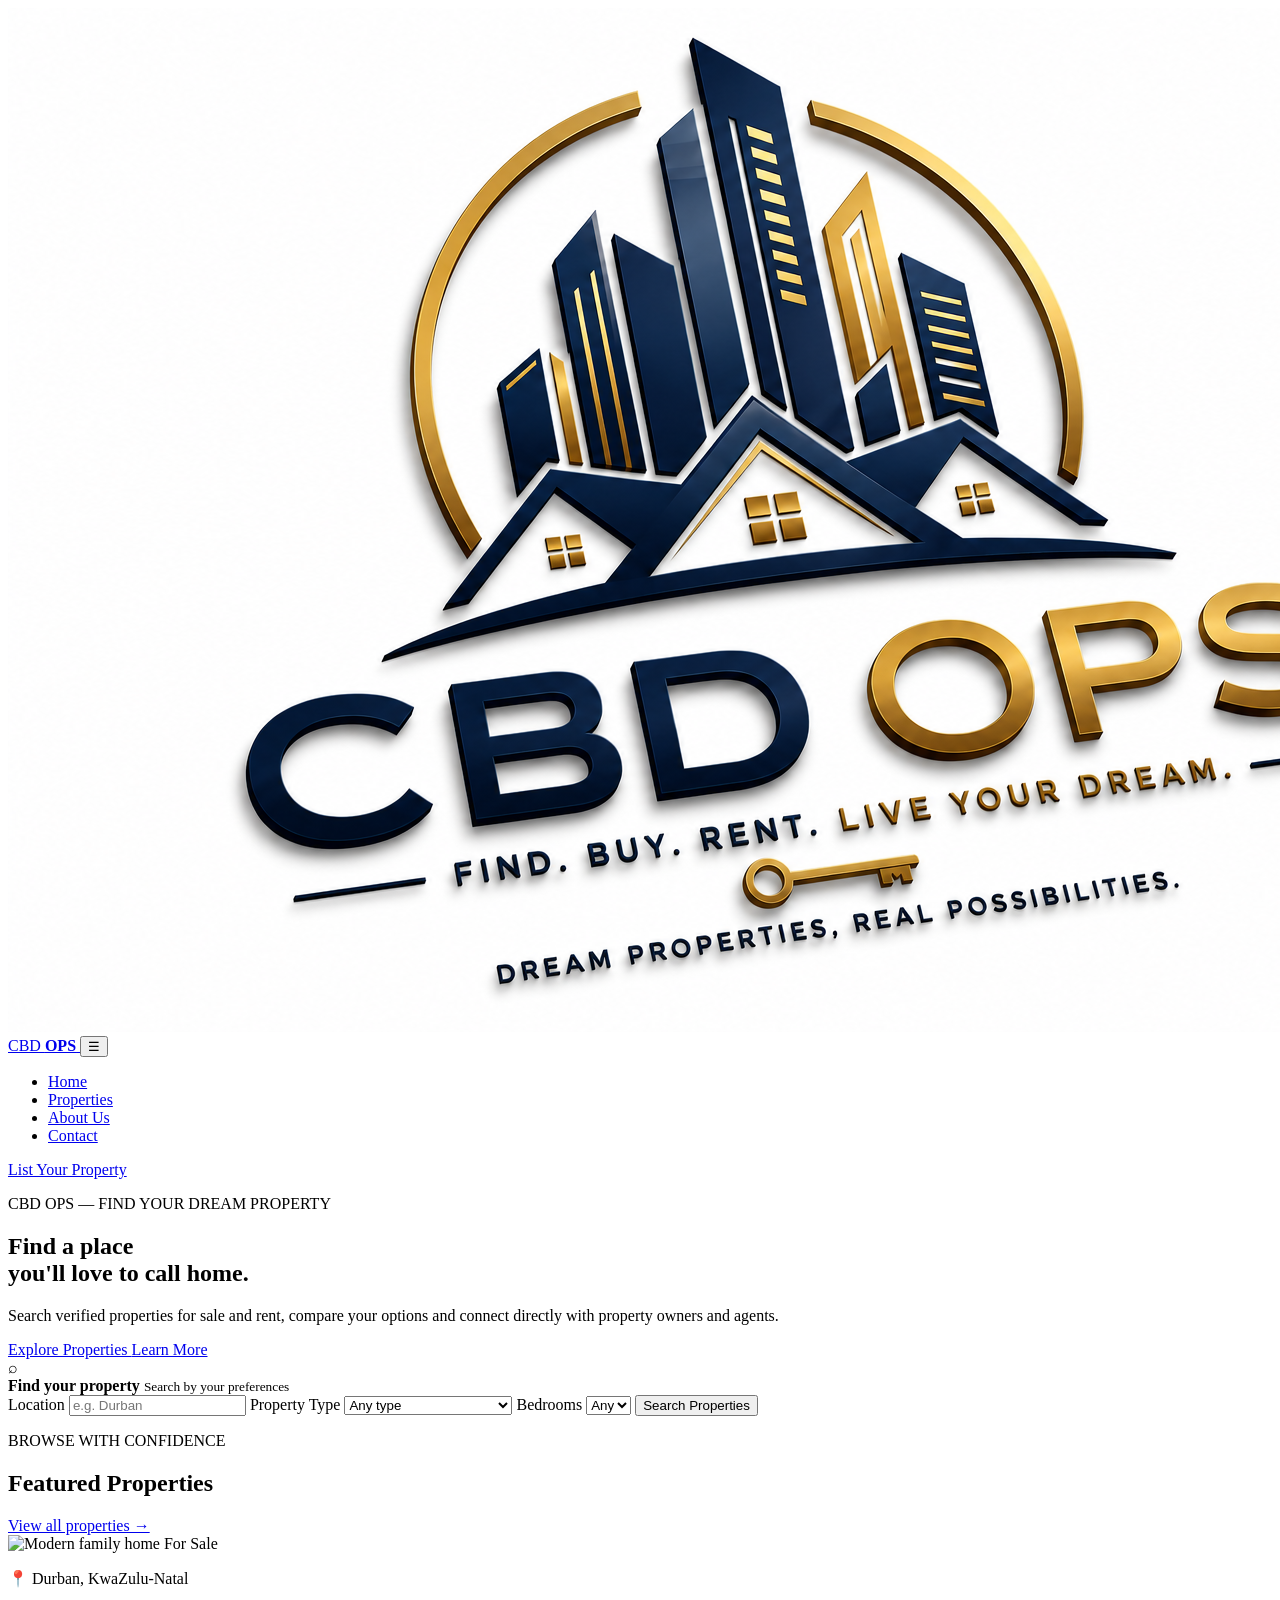
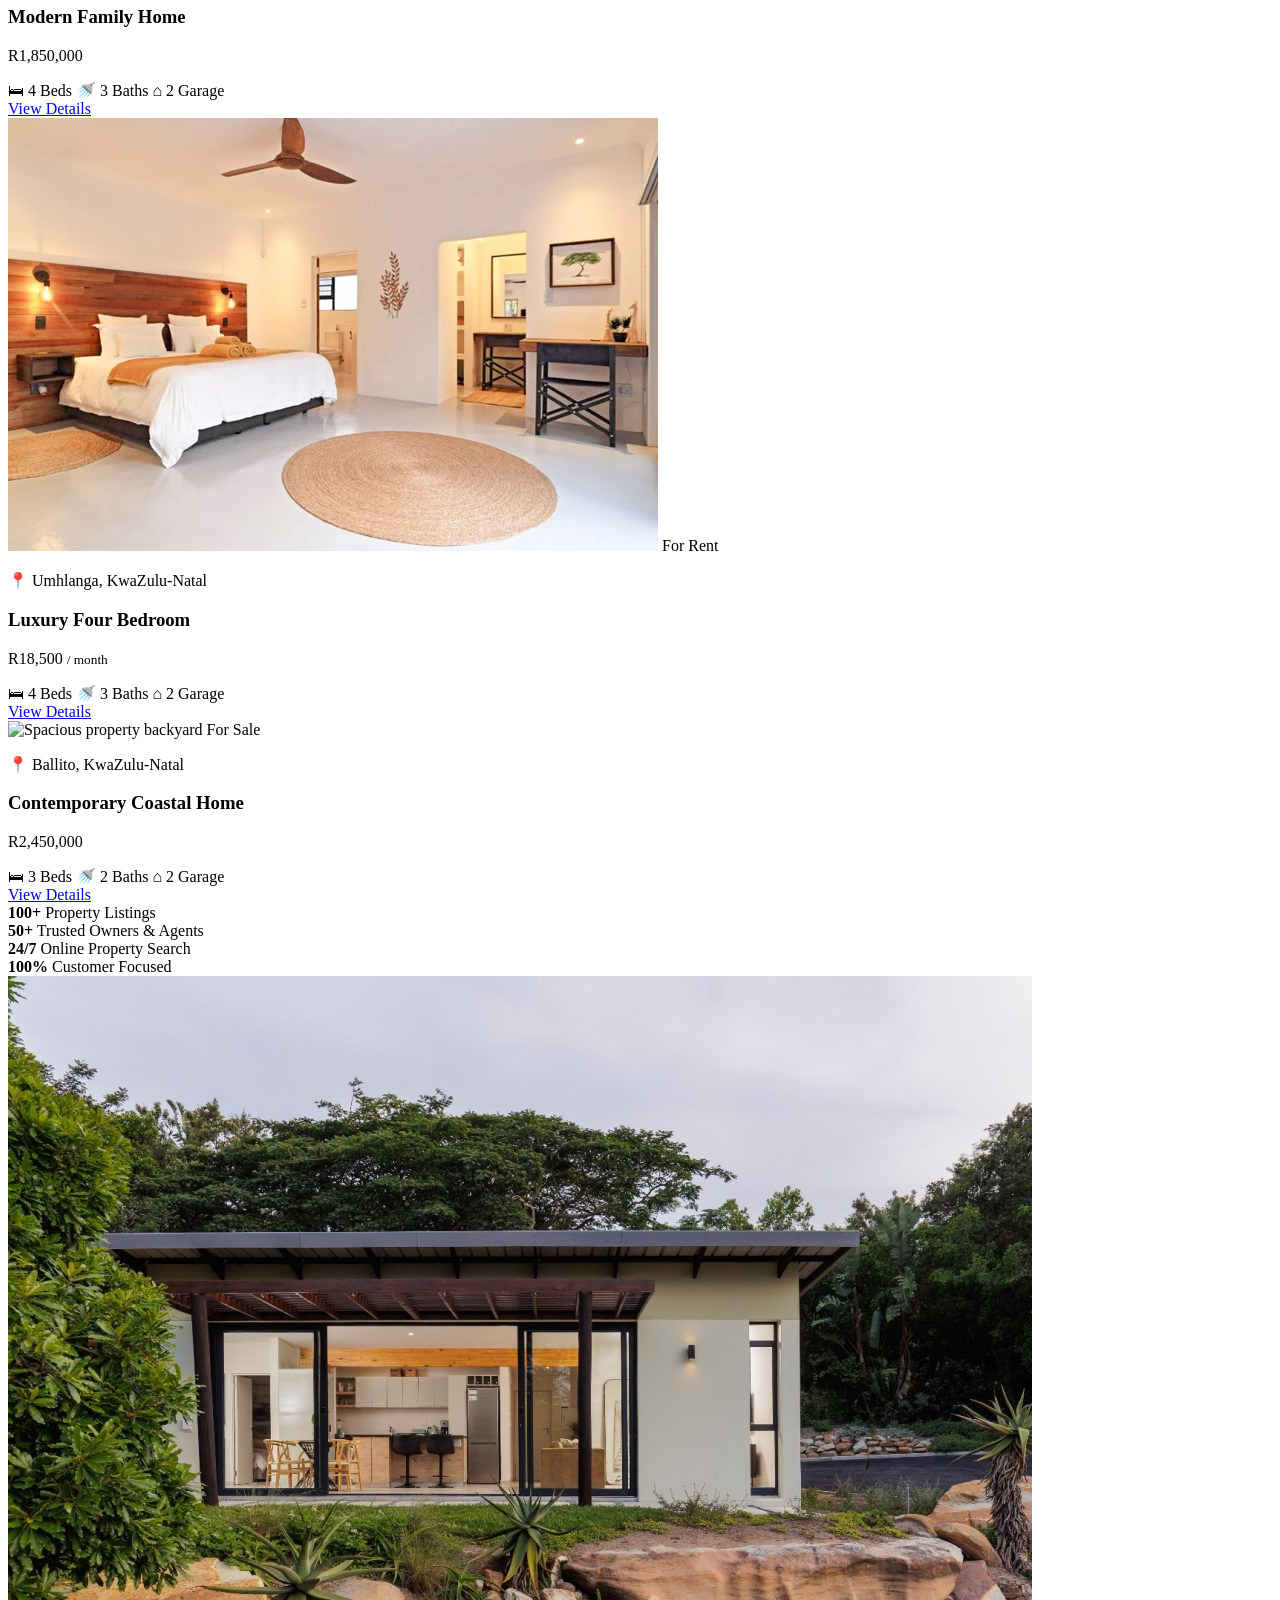
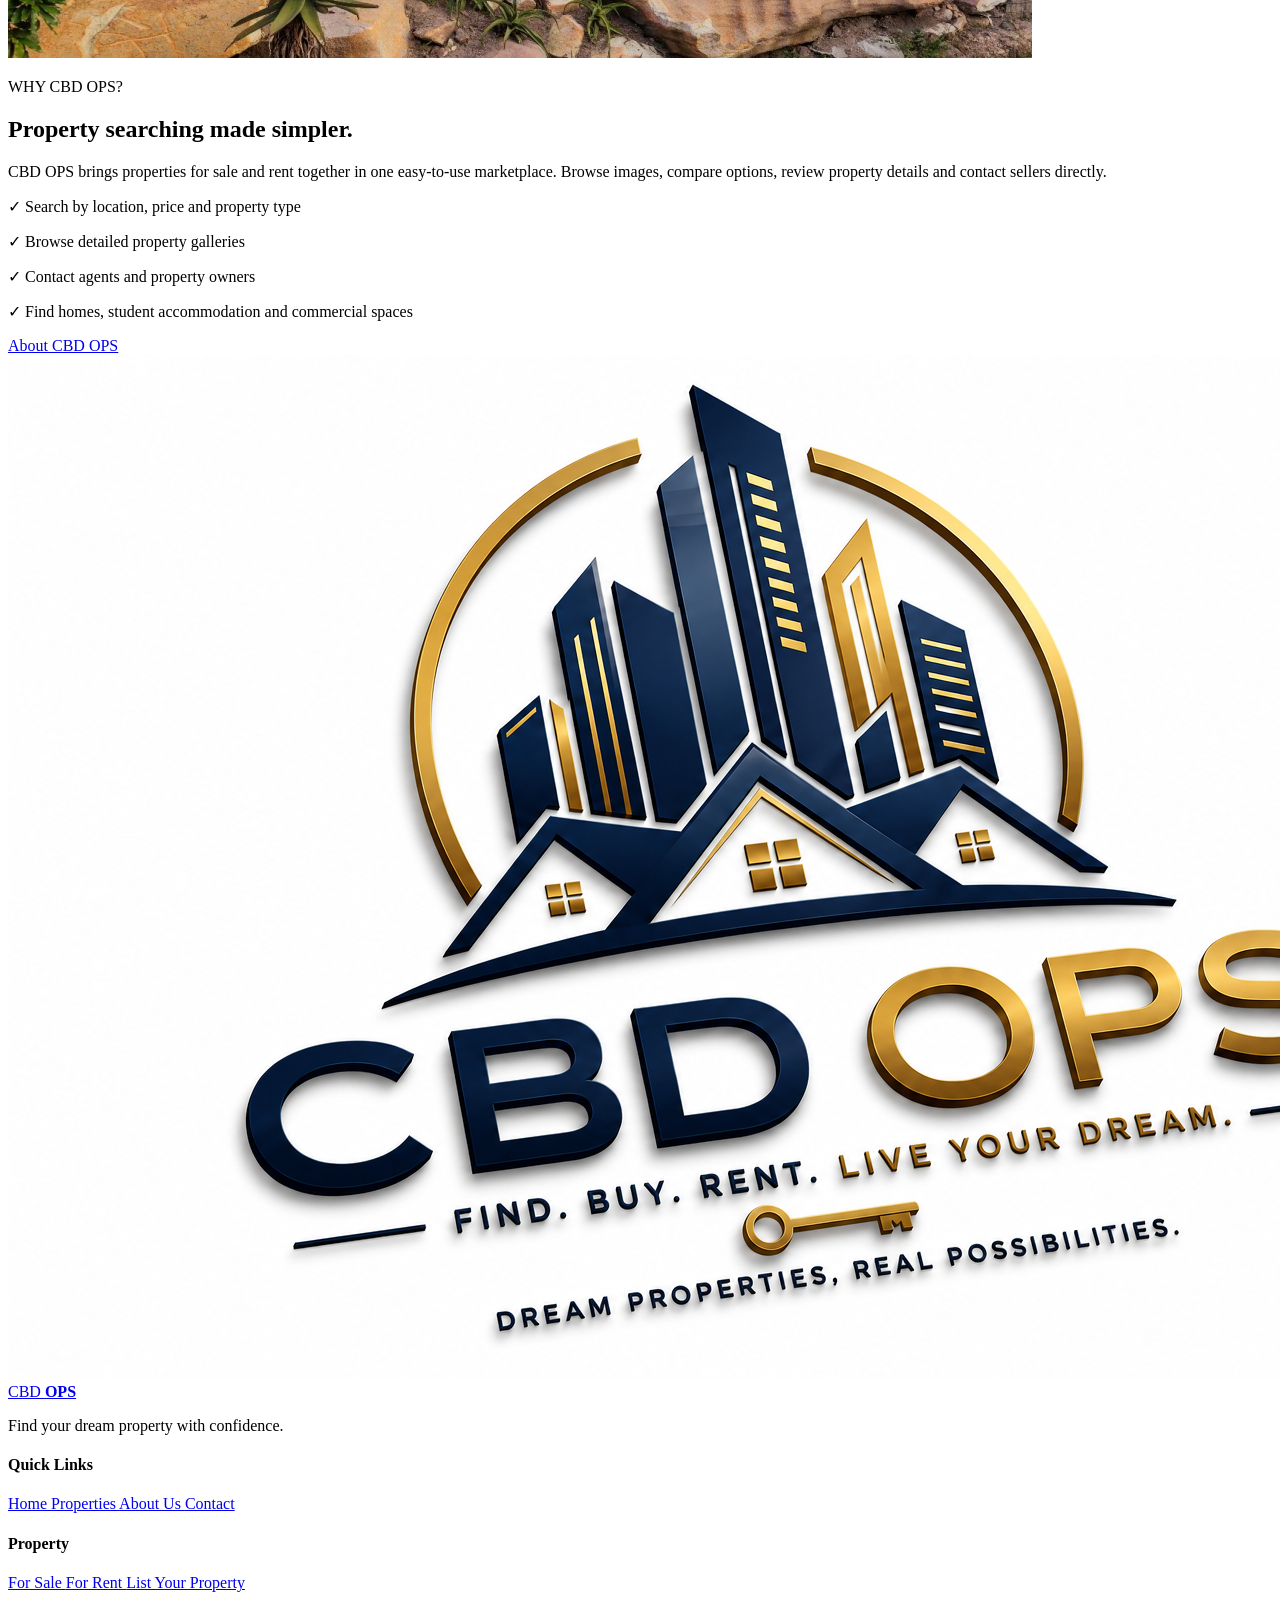
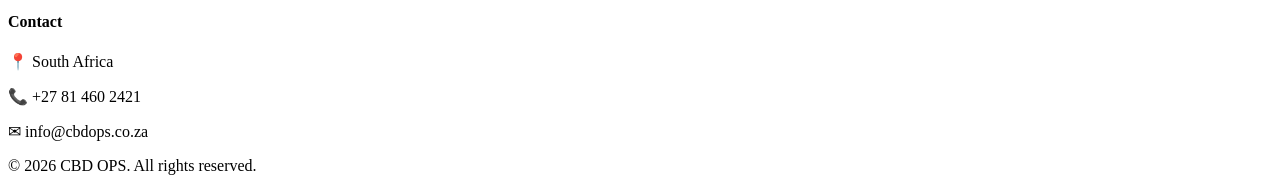
==== index.html @ 6dca687f "CBD OPS website" ====
<!DOCTYPE html>
<html lang="en">

<head>
    <meta charset="UTF-8">
    <meta name="viewport" content="width=device-width, initial-scale=1.0">

    <meta name="description"
        content="CBD OPS - Find Your Dream Property. Browse properties for sale and rent.">

    <title>CBD OPS | Find Your Dream Property</title>

    <link rel="preconnect" href="https://fonts.googleapis.com">
    <link rel="preconnect" href="https://fonts.gstatic.com" crossorigin>

    <link
        href="https://fonts.googleapis.com/css2?family=Open+Sans:wght@400;500;600;700&family=Poppins:wght@500;600;700;800&display=swap"
        rel="stylesheet">

    <link rel="stylesheet" href="css/style.css">
</head>

<body>

    <!-- NAVIGATION -->
    <header class="site-header">

        <nav class="navbar container">

            <a class="brand" href="index.html">
                <img src="Logo.png" alt="CBD OPS Logo">
                <span>CBD <b>OPS</b></span>
            </a>

            <button class="menu-toggle" aria-label="Open navigation">
                ☰
            </button>

            <ul class="nav-links">

                <li>
                    <a class="active" href="index.html">Home</a>
                </li>

                <li>
                    <a href="properties.html">Properties</a>
                </li>

                <li>
                    <a href="about.html">About Us</a>
                </li>

                <li>
                    <a href="contact.html">Contact</a>
                </li>

            </ul>

            <a class="btn btn-gold nav-btn" href="contact.html">
                List Your Property
            </a>

        </nav>

    </header>


    <main>

        <!-- HERO SECTION -->

        <section class="hero">

            <div class="hero-overlay"></div>

            <div class="container hero-content">

                <p class="eyebrow">
                    CBD OPS — FIND YOUR DREAM PROPERTY
                </p>

                <h1>
                    Find a place<br>
                    <span>you'll love to call home.</span>
                </h1>

                <p class="hero-text">
                    Search verified properties for sale and rent,
                    compare your options and connect directly with
                    property owners and agents.
                </p>

                <div class="hero-actions">

                    <a class="btn btn-gold" href="properties.html">
                        Explore Properties
                    </a>

                    <a class="btn btn-outline" href="about.html">
                        Learn More
                    </a>

                </div>

            </div>


            <!-- SEARCH BOX -->

            <div class="search-card container">

                <div class="search-heading">

                    <span>⌕</span>

                    <div>
                        <strong>Find your property</strong>

                        <small>
                            Search by your preferences
                        </small>
                    </div>

                </div>


                <form id="homeSearch" class="search-grid">

                    <label>
                        Location

                        <input
                            id="homeLocation"
                            type="text"
                            placeholder="e.g. Durban">
                    </label>


                    <label>
                        Property Type

                        <select id="homeType">

                            <option value="">
                                Any type
                            </option>

                            <option>
                                House
                            </option>

                            <option>
                                Apartment
                            </option>

                            <option>
                                Student Accommodation
                            </option>

                            <option>
                                Office
                            </option>

                            <option>
                                Commercial
                            </option>

                        </select>

                    </label>


                    <label>
                        Bedrooms

                        <select id="homeBedrooms">

                            <option value="">
                                Any
                            </option>

                            <option>
                                1+
                            </option>

                            <option>
                                2+
                            </option>

                            <option>
                                3+
                            </option>

                            <option>
                                4+
                            </option>

                        </select>

                    </label>


                    <button
                        class="btn btn-dark"
                        type="submit">

                        Search Properties

                    </button>

                </form>

            </div>

        </section>


        <!-- FEATURED PROPERTIES -->

        <section class="section container">

            <div class="section-heading">

                <div>

                    <p class="eyebrow gold-text">
                        BROWSE WITH CONFIDENCE
                    </p>

                    <h2>
                        Featured Properties
                    </h2>

                </div>

                <a
                    class="text-link"
                    href="properties.html">

                    View all properties →

                </a>

            </div>


            <div class="property-grid">


                <!-- PROPERTY 1 -->

                <article class="property-card">

                    <div class="property-image">

                        <img
                            src="Front house 2.jpg"
                            alt="Modern family home">

                        <span class="badge">
                            For Sale
                        </span>

                    </div>


                    <div class="property-body">

                        <p class="location">
                            📍 Durban, KwaZulu-Natal
                        </p>

                        <h3>
                            Modern Family Home
                        </h3>

                        <p class="property-price">
                            R1,850,000
                        </p>

                        <div class="features">

                            <span>🛏 4 Beds</span>

                            <span>🚿 3 Baths</span>

                            <span>⌂ 2 Garage</span>

                        </div>

                        <a
                            class="btn btn-dark full"
                            href="property-details.html">

                            View Details

                        </a>

                    </div>

                </article>


                <!-- PROPERTY 2 -->

                <article class="property-card">

                    <div class="property-image">

                        <img
                            src="int 4 bedroom.jpg"
                            alt="Four bedroom interior">

                        <span class="badge rent">
                            For Rent
                        </span>

                    </div>


                    <div class="property-body">

                        <p class="location">
                            📍 Umhlanga, KwaZulu-Natal
                        </p>

                        <h3>
                            Luxury Four Bedroom
                        </h3>

                        <p class="property-price">
                            R18,500
                            <small>/ month</small>
                        </p>

                        <div class="features">

                            <span>🛏 4 Beds</span>

                            <span>🚿 3 Baths</span>

                            <span>⌂ 2 Garage</span>

                        </div>

                        <a
                            class="btn btn-dark full"
                            href="property-details.html">

                            View Details

                        </a>

                    </div>

                </article>


                <!-- PROPERTY 3 -->

                <article class="property-card">

                    <div class="property-image">

                        <img
                            src="Backyard 2.jpeg"
                            alt="Spacious property backyard">

                        <span class="badge">
                            For Sale
                        </span>

                    </div>


                    <div class="property-body">

                        <p class="location">
                            📍 Ballito, KwaZulu-Natal
                        </p>

                        <h3>
                            Contemporary Coastal Home
                        </h3>

                        <p class="property-price">
                            R2,450,000
                        </p>

                        <div class="features">

                            <span>🛏 3 Beds</span>

                            <span>🚿 2 Baths</span>

                            <span>⌂ 2 Garage</span>

                        </div>

                        <a
                            class="btn btn-dark full"
                            href="property-details.html">

                            View Details

                        </a>

                    </div>

                </article>

            </div>

        </section>


        <!-- STATISTICS -->

        <section class="dark-section">

            <div class="container stats">

                <div>

                    <strong>100+</strong>

                    <span>
                        Property Listings
                    </span>

                </div>


                <div>

                    <strong>50+</strong>

                    <span>
                        Trusted Owners & Agents
                    </span>

                </div>


                <div>

                    <strong>24/7</strong>

                    <span>
                        Online Property Search
                    </span>

                </div>


                <div>

                    <strong>100%</strong>

                    <span>
                        Customer Focused
                    </span>

                </div>

            </div>

        </section>


        <!-- ABOUT PREVIEW -->

        <section class="section container split-section">

            <div>

                <img
                    class="rounded-img"
                    src="EXTERIOR.jpg"
                    alt="CBD OPS featured property">

            </div>


            <div>

                <p class="eyebrow gold-text">
                    WHY CBD OPS?
                </p>

                <h2>
                    Property searching made simpler.
                </h2>

                <p>
                    CBD OPS brings properties for sale and rent
                    together in one easy-to-use marketplace.
                    Browse images, compare options, review
                    property details and contact sellers directly.
                </p>


                <div class="check-list">

                    <p>
                        ✓ Search by location, price and property type
                    </p>

                    <p>
                        ✓ Browse detailed property galleries
                    </p>

                    <p>
                        ✓ Contact agents and property owners
                    </p>

                    <p>
                        ✓ Find homes, student accommodation and commercial spaces
                    </p>

                </div>


                <a
                    class="btn btn-dark"
                    href="about.html">

                    About CBD OPS

                </a>

            </div>

        </section>

    </main>


    <!-- FOOTER -->

    <footer class="footer">

        <div class="container footer-grid">

            <div>

                <a
                    class="brand footer-brand"
                    href="index.html">

                    <img
                        src="Logo.png"
                        alt="CBD OPS Logo">

                    <span>
                        CBD <b>OPS</b>
                    </span>

                </a>

                <p>
                    Find your dream property with confidence.
                </p>

            </div>


            <div>

                <h4>
                    Quick Links
                </h4>

                <a href="index.html">
                    Home
                </a>

                <a href="properties.html">
                    Properties
                </a>

                <a href="about.html">
                    About Us
                </a>

                <a href="contact.html">
                    Contact
                </a>

            </div>


            <div>

                <h4>
                    Property
                </h4>

                <a href="properties.html#sale">
                    For Sale
                </a>

                <a href="properties.html#rent">
                    For Rent
                </a>

                <a href="contact.html">
                    List Your Property
                </a>

            </div>


            <div>

                <h4>
                    Contact
                </h4>

                <p>
                    📍 South Africa
                </p>

                <p>
                    📞 +27 81 460 2421
                </p>

                <p>
                    ✉ info@cbdops.co.za
                </p>

            </div>

        </div>


        <div class="copyright">

            © 2026 CBD OPS. All rights reserved.

        </div>

    </footer>


    <script src="js/script.js"></script>

</body>

</html>
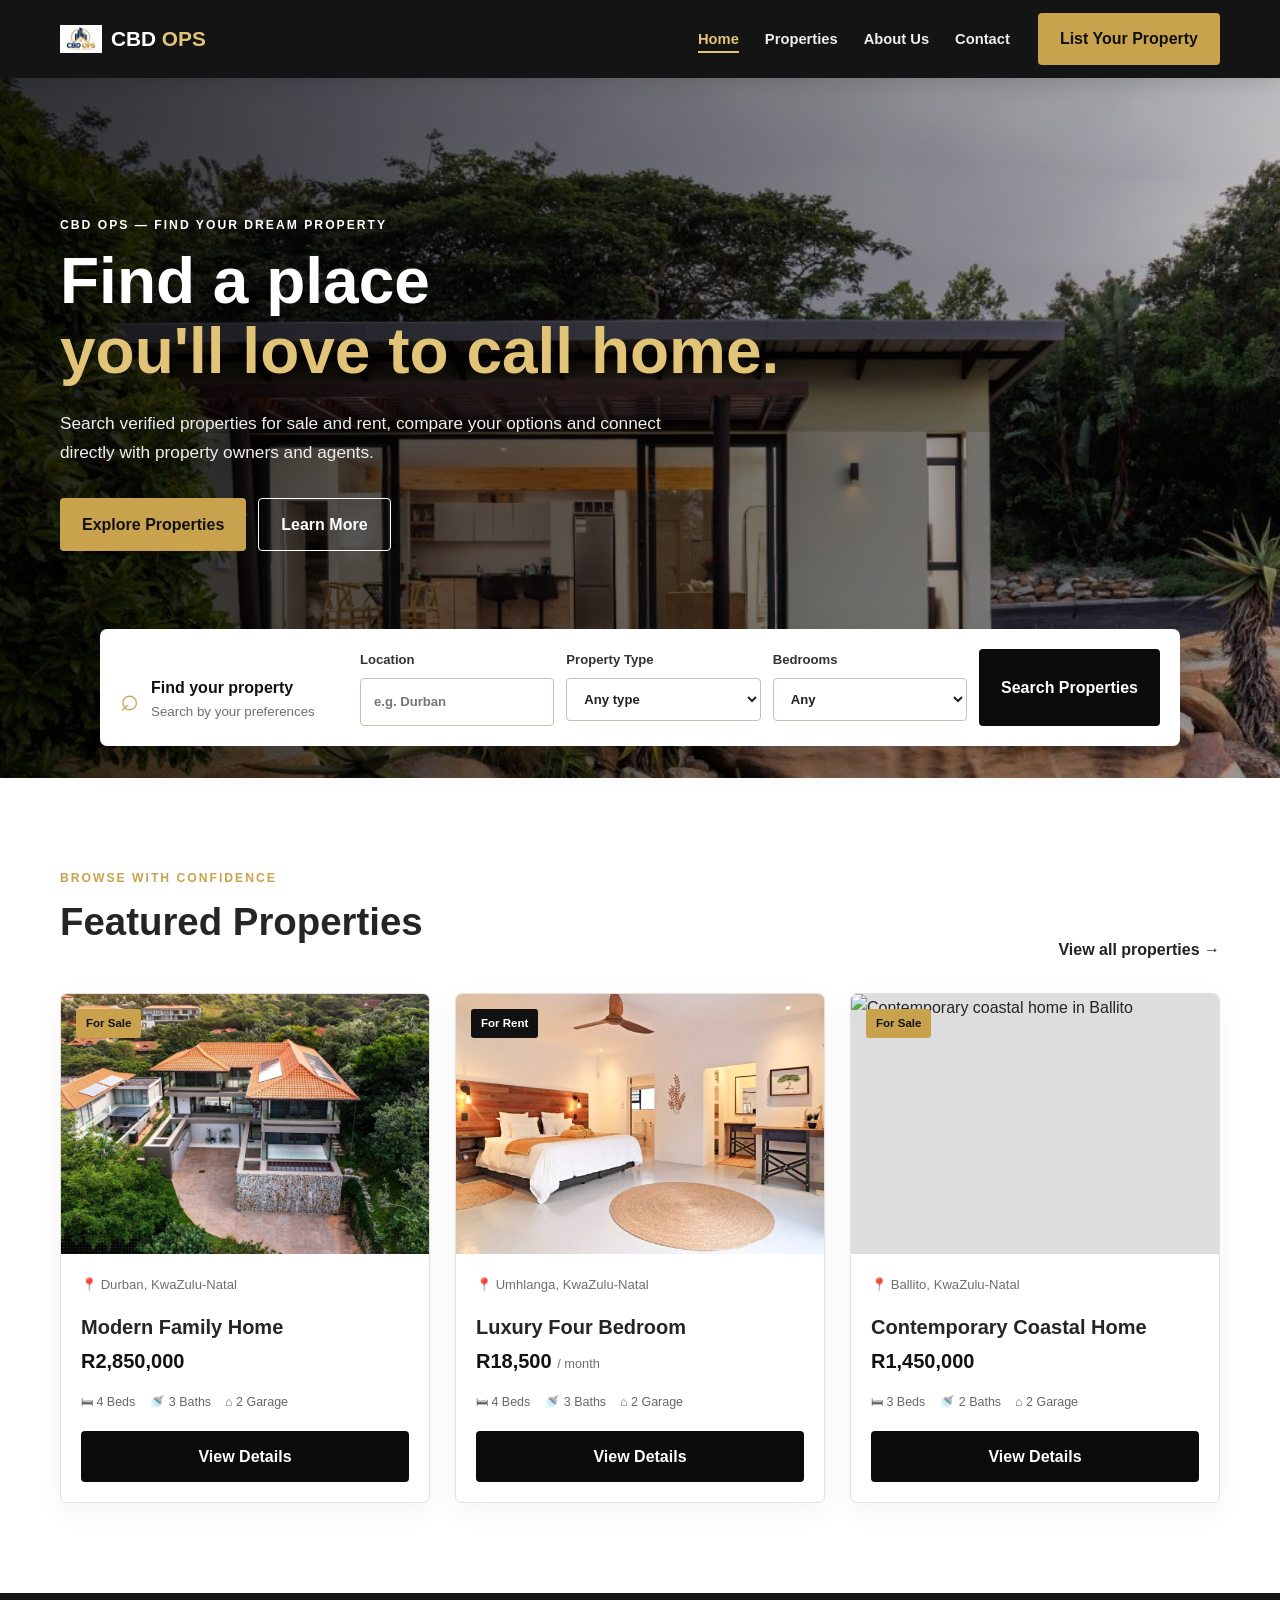
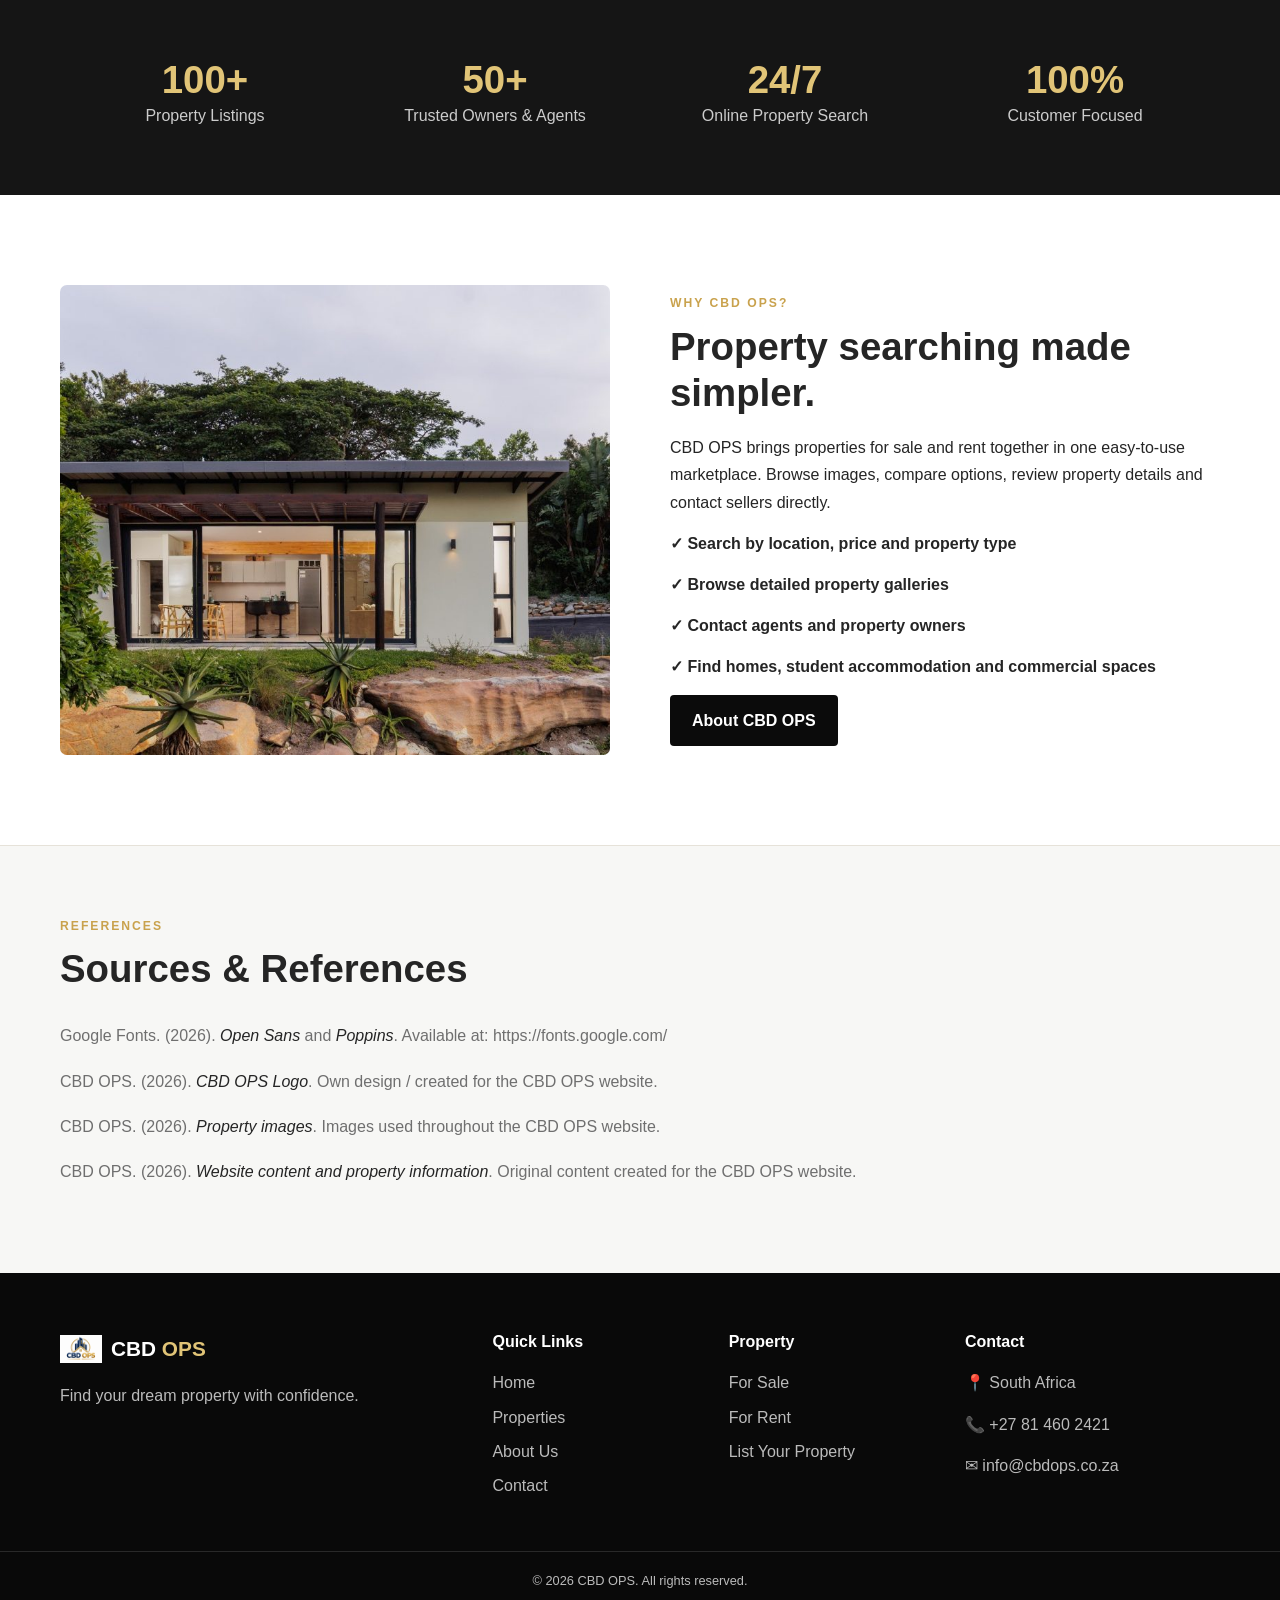
==== commit 52db5037: "poe part 2" ====
--- a/index.html
+++ b/index.html
@@ -10,6 +10,7 @@
 
     <title>CBD OPS | Find Your Dream Property</title>
 
+    <!-- Google Fonts -->
     <link rel="preconnect" href="https://fonts.googleapis.com">
     <link rel="preconnect" href="https://fonts.gstatic.com" crossorigin>
 
@@ -17,45 +18,75 @@
         href="https://fonts.googleapis.com/css2?family=Open+Sans:wght@400;500;600;700&family=Poppins:wght@500;600;700;800&display=swap"
         rel="stylesheet">
 
+    <!-- Main CSS -->
     <link rel="stylesheet" href="css/style.css">
 </head>
 
 <body>
 
-    <!-- NAVIGATION -->
+    <!-- ===============================
+         NAVIGATION
+    ================================ -->
     <header class="site-header">
 
         <nav class="navbar container">
 
+            <!-- LOGO -->
             <a class="brand" href="index.html">
-                <img src="Logo.png" alt="CBD OPS Logo">
-                <span>CBD <b>OPS</b></span>
+
+                <img src="Images/Logo.png" alt="CBD OPS Logo">
+
+                <span>
+                    CBD <b>OPS</b>
+                </span>
+
             </a>
 
-            <button class="menu-toggle" aria-label="Open navigation">
+
+            <!-- MOBILE MENU BUTTON -->
+            <button
+                class="menu-toggle"
+                type="button"
+                aria-label="Open navigation menu"
+                aria-expanded="false"
+                aria-controls="main-navigation">
+
                 ☰
+
             </button>
 
-            <ul class="nav-links">
+
+            <!-- NAVIGATION LINKS -->
+            <ul class="nav-links" id="main-navigation">
 
                 <li>
-                    <a class="active" href="index.html">Home</a>
+                    <a class="active" href="index.html">
+                        Home
+                    </a>
                 </li>
 
                 <li>
-                    <a href="properties.html">Properties</a>
+                    <a href="properties.html">
+                        Properties
+                    </a>
                 </li>
 
                 <li>
-                    <a href="about.html">About Us</a>
+                    <a href="about.html">
+                        About Us
+                    </a>
                 </li>
 
                 <li>
-                    <a href="contact.html">Contact</a>
+                    <a href="contact.html">
+                        Contact
+                    </a>
                 </li>
 
             </ul>
 
+
+            <!-- DESKTOP BUTTON -->
             <a class="btn btn-gold nav-btn" href="contact.html">
                 List Your Property
             </a>
@@ -67,8 +98,9 @@
 
     <main>
 
-        <!-- HERO SECTION -->
-
+        <!-- ===============================
+             HERO SECTION
+        ================================ -->
         <section class="hero">
 
             <div class="hero-overlay"></div>
@@ -106,7 +138,6 @@
 
 
             <!-- SEARCH BOX -->
-
             <div class="search-card container">
 
                 <div class="search-heading">
@@ -115,10 +146,7 @@
 
                     <div>
                         <strong>Find your property</strong>
-
-                        <small>
-                            Search by your preferences
-                        </small>
+                        <small>Search by your preferences</small>
                     </div>
 
                 </div>
@@ -145,23 +173,23 @@
                                 Any type
                             </option>
 
-                            <option>
+                            <option value="House">
                                 House
                             </option>
 
-                            <option>
+                            <option value="Apartment">
                                 Apartment
                             </option>
 
-                            <option>
+                            <option value="Student Accommodation">
                                 Student Accommodation
                             </option>
 
-                            <option>
+                            <option value="Office">
                                 Office
                             </option>
 
-                            <option>
+                            <option value="Commercial">
                                 Commercial
                             </option>
 
@@ -179,19 +207,19 @@
                                 Any
                             </option>
 
-                            <option>
+                            <option value="1">
                                 1+
                             </option>
 
-                            <option>
+                            <option value="2">
                                 2+
                             </option>
 
-                            <option>
+                            <option value="3">
                                 3+
                             </option>
 
-                            <option>
+                            <option value="4">
                                 4+
                             </option>
 
@@ -215,8 +243,9 @@
         </section>
 
 
-        <!-- FEATURED PROPERTIES -->
-
+        <!-- ===============================
+             FEATURED PROPERTIES
+        ================================ -->
         <section class="section container">
 
             <div class="section-heading">
@@ -248,14 +277,13 @@
 
 
                 <!-- PROPERTY 1 -->
-
                 <article class="property-card">
 
                     <div class="property-image">
 
                         <img
-                            src="Front house 2.jpg"
-                            alt="Modern family home">
+                            src="Images/Front hous 2.jpg"
+                            alt="Modern family home in Durban">
 
                         <span class="badge">
                             For Sale
@@ -275,22 +303,29 @@
                         </h3>
 
                         <p class="property-price">
-                            R1,850,000
+                            R2,850,000
                         </p>
 
                         <div class="features">
 
-                            <span>🛏 4 Beds</span>
-
-                            <span>🚿 3 Baths</span>
-
-                            <span>⌂ 2 Garage</span>
+                            <span>
+                                🛏 4 Beds
+                            </span>
+
+                            <span>
+                                🚿 3 Baths
+                            </span>
+
+                            <span>
+                                ⌂ 2 Garage
+                            </span>
 
                         </div>
+
 
                         <a
                             class="btn btn-dark full"
-                            href="property-details.html">
+                            href="property-details.html?id=modern-home">
 
                             View Details
 
@@ -302,14 +337,13 @@
 
 
                 <!-- PROPERTY 2 -->
-
                 <article class="property-card">
 
                     <div class="property-image">
 
                         <img
-                            src="int 4 bedroom.jpg"
-                            alt="Four bedroom interior">
+                            src="Images/int 4 bedroom.jpg"
+                            alt="Luxury four bedroom home in Umhlanga">
 
                         <span class="badge rent">
                             For Rent
@@ -335,17 +369,24 @@
 
                         <div class="features">
 
-                            <span>🛏 4 Beds</span>
-
-                            <span>🚿 3 Baths</span>
-
-                            <span>⌂ 2 Garage</span>
+                            <span>
+                                🛏 4 Beds
+                            </span>
+
+                            <span>
+                                🚿 3 Baths
+                            </span>
+
+                            <span>
+                                ⌂ 2 Garage
+                            </span>
 
                         </div>
+
 
                         <a
                             class="btn btn-dark full"
-                            href="property-details.html">
+                            href="property-details.html?id=luxury-home">
 
                             View Details
 
@@ -357,14 +398,13 @@
 
 
                 <!-- PROPERTY 3 -->
-
                 <article class="property-card">
 
                     <div class="property-image">
 
                         <img
-                            src="Backyard 2.jpeg"
-                            alt="Spacious property backyard">
+                            src="Images/Backyard 2.jpeg"
+                            alt="Contemporary coastal home in Ballito">
 
                         <span class="badge">
                             For Sale
@@ -384,22 +424,29 @@
                         </h3>
 
                         <p class="property-price">
-                            R2,450,000
+                            R1,450,000
                         </p>
 
                         <div class="features">
 
-                            <span>🛏 3 Beds</span>
-
-                            <span>🚿 2 Baths</span>
-
-                            <span>⌂ 2 Garage</span>
+                            <span>
+                                🛏 3 Beds
+                            </span>
+
+                            <span>
+                                🚿 2 Baths
+                            </span>
+
+                            <span>
+                                ⌂ 2 Garage
+                            </span>
 
                         </div>
+
 
                         <a
                             class="btn btn-dark full"
-                            href="property-details.html">
+                            href="property-details.html?id=coastal-home">
 
                             View Details
 
@@ -414,53 +461,31 @@
         </section>
 
 
-        <!-- STATISTICS -->
-
+        <!-- ===============================
+             STATISTICS
+        ================================ -->
         <section class="dark-section">
 
             <div class="container stats">
 
                 <div>
-
                     <strong>100+</strong>
-
-                    <span>
-                        Property Listings
-                    </span>
-
-                </div>
-
+                    <span>Property Listings</span>
+                </div>
 
                 <div>
-
                     <strong>50+</strong>
-
-                    <span>
-                        Trusted Owners & Agents
-                    </span>
-
-                </div>
-
+                    <span>Trusted Owners & Agents</span>
+                </div>
 
                 <div>
-
                     <strong>24/7</strong>
-
-                    <span>
-                        Online Property Search
-                    </span>
-
-                </div>
-
+                    <span>Online Property Search</span>
+                </div>
 
                 <div>
-
                     <strong>100%</strong>
-
-                    <span>
-                        Customer Focused
-                    </span>
-
+                    <span>Customer Focused</span>
                 </div>
 
             </div>
@@ -468,15 +493,16 @@
         </section>
 
 
-        <!-- ABOUT PREVIEW -->
-
+        <!-- ===============================
+             ABOUT PREVIEW
+        ================================ -->
         <section class="section container split-section">
 
             <div>
 
                 <img
                     class="rounded-img"
-                    src="EXTERIOR.jpg"
+                    src="Images/EXTERIOR.jpg"
                     alt="CBD OPS featured property">
 
             </div>
@@ -533,15 +559,67 @@
 
         </section>
 
+
+        <!-- ===============================
+             REFERENCES
+        ================================ -->
+        <section class="references-section">
+
+            <div class="container">
+
+                <p class="eyebrow gold-text">
+                    REFERENCES
+                </p>
+
+                <h2>
+                    Sources & References
+                </h2>
+
+                <div class="references-list">
+
+                    <p>
+                        Google Fonts. (2026).
+                        <em>Open Sans</em> and <em>Poppins</em>.
+                        Available at:
+                        https://fonts.google.com/
+                    </p>
+
+                    <p>
+                        CBD OPS. (2026).
+                        <em>CBD OPS Logo</em>.
+                        Own design / created for the CBD OPS website.
+                    </p>
+
+                    <p>
+                        CBD OPS. (2026).
+                        <em>Property images</em>.
+                        Images used throughout the CBD OPS website.
+                    </p>
+
+                    <p>
+                        CBD OPS. (2026).
+                        <em>Website content and property information</em>.
+                        Original content created for the CBD OPS website.
+                    </p>
+
+                </div>
+
+            </div>
+
+        </section>
+
     </main>
 
 
-    <!-- FOOTER -->
-
+    <!-- ===============================
+         FOOTER
+    ================================ -->
     <footer class="footer">
 
         <div class="container footer-grid">
 
+
+            <!-- FOOTER BRAND -->
             <div>
 
                 <a
@@ -549,7 +627,7 @@
                     href="index.html">
 
                     <img
-                        src="Logo.png"
+                        src="Images/Logo.png"
                         alt="CBD OPS Logo">
 
                     <span>
@@ -565,6 +643,7 @@
             </div>
 
 
+            <!-- QUICK LINKS -->
             <div>
 
                 <h4>
@@ -590,6 +669,7 @@
             </div>
 
 
+            <!-- PROPERTY LINKS -->
             <div>
 
                 <h4>
@@ -611,6 +691,7 @@
             </div>
 
 
+            <!-- CONTACT -->
             <div>
 
                 <h4>
@@ -634,6 +715,7 @@
         </div>
 
 
+        <!-- COPYRIGHT -->
         <div class="copyright">
 
             © 2026 CBD OPS. All rights reserved.
@@ -643,6 +725,7 @@
     </footer>
 
 
+    <!-- JavaScript -->
     <script src="js/script.js"></script>
 
 </body>
--- a/css/style.css
+++ b/css/style.css
@@ -0,0 +1,1311 @@
+/* =====================================================
+   CBD OPS - MAIN STYLESHEET
+===================================================== */
+
+:root {
+    --black: #0b0b0b;
+    --dark: #151515;
+    --white: #ffffff;
+    --off: #f7f7f5;
+    --gold: #c9a24d;
+    --gold2: #e1c477;
+    --text: #252525;
+    --muted: #6f6f6f;
+    --border: #e6e2d9;
+    --shadow: 0 14px 40px rgba(0, 0, 0, 0.09);
+}
+
+
+/* =====================================================
+   RESET
+===================================================== */
+
+* {
+    box-sizing: border-box;
+    margin: 0;
+    padding: 0;
+}
+
+html {
+    scroll-behavior: smooth;
+}
+
+body {
+    font-family: "Open Sans", sans-serif;
+    color: var(--text);
+    background: var(--white);
+    line-height: 1.7;
+}
+
+img {
+    max-width: 100%;
+    height: auto;
+    display: block;
+}
+
+a {
+    transition:
+        color 0.2s ease,
+        background-color 0.2s ease,
+        border-color 0.2s ease,
+        transform 0.2s ease;
+}
+
+button,
+input,
+select,
+textarea {
+    font: inherit;
+}
+
+
+/* =====================================================
+   TYPOGRAPHY
+===================================================== */
+
+h1,
+h2,
+h3,
+h4,
+.brand {
+    font-family: "Poppins", sans-serif;
+}
+
+h1 {
+    font-size: clamp(2.4rem, 5vw, 4.8rem);
+    line-height: 1.1;
+}
+
+h2 {
+    font-size: clamp(2rem, 3vw, 3rem);
+    line-height: 1.2;
+    margin-bottom: 18px;
+}
+
+h3 {
+    font-size: 1.25rem;
+}
+
+p {
+    margin-bottom: 14px;
+}
+
+
+/* =====================================================
+   CONTAINER
+===================================================== */
+
+.container {
+    width: min(1160px, 92%);
+    margin: auto;
+}
+
+
+/* =====================================================
+   HEADER / NAVIGATION
+===================================================== */
+
+.site-header {
+    position: sticky;
+    top: 0;
+    z-index: 1000;
+    background: rgba(11, 11, 11, 0.96);
+    box-shadow: 0 3px 20px rgba(0, 0, 0, 0.15);
+}
+
+.navbar {
+    min-height: 78px;
+    display: flex;
+    align-items: center;
+    gap: 28px;
+    position: relative;
+}
+
+.brand {
+    display: flex;
+    align-items: center;
+    gap: 9px;
+    color: white;
+    text-decoration: none;
+    font-size: 1.3rem;
+    font-weight: 700;
+    margin-right: auto;
+}
+
+.brand img {
+    width: 42px;
+    height: 42px;
+    object-fit: contain;
+}
+
+.brand b {
+    color: var(--gold2);
+}
+
+.nav-links {
+    display: flex;
+    list-style: none;
+    gap: 26px;
+}
+
+.nav-links a {
+    position: relative;
+    color: #eeeeee;
+    text-decoration: none;
+    font-weight: 600;
+    font-size: 0.92rem;
+}
+
+.nav-links a::after {
+    content: "";
+    position: absolute;
+    left: 0;
+    bottom: -6px;
+    width: 0;
+    height: 2px;
+    background: var(--gold2);
+    transition: width 0.25s ease;
+}
+
+.nav-links a:hover,
+.nav-links a.active {
+    color: var(--gold2);
+}
+
+.nav-links a:hover::after,
+.nav-links a.active::after {
+    width: 100%;
+}
+
+.menu-toggle {
+    display: none;
+    background: none;
+    border: none;
+    color: white;
+    font-size: 1.7rem;
+    cursor: pointer;
+}
+
+
+/* =====================================================
+   BUTTONS
+===================================================== */
+
+.btn {
+    display: inline-flex;
+    justify-content: center;
+    align-items: center;
+    border: 0;
+    text-decoration: none;
+    padding: 12px 22px;
+    border-radius: 4px;
+    font-weight: 700;
+    cursor: pointer;
+    transition: 0.25s;
+    font-family: "Open Sans", sans-serif;
+}
+
+.btn:hover {
+    transform: translateY(-2px);
+}
+
+.btn:active {
+    transform: translateY(0);
+}
+
+.btn-gold {
+    background: var(--gold);
+    color: #111;
+}
+
+.btn-gold:hover {
+    background: var(--gold2);
+}
+
+.btn-dark {
+    background: var(--black);
+    color: white;
+}
+
+.btn-dark:hover {
+    background: #333;
+}
+
+.btn-outline {
+    border: 1px solid white;
+    color: white;
+    background: transparent;
+}
+
+.btn-outline:hover {
+    background: white;
+    color: #111;
+}
+
+.full {
+    width: 100%;
+    margin-top: 18px;
+}
+
+
+/* =====================================================
+   ACCESSIBLE FOCUS STATES
+===================================================== */
+
+a:focus-visible,
+button:focus-visible,
+input:focus-visible,
+select:focus-visible,
+textarea:focus-visible,
+summary:focus-visible {
+    outline: 3px solid var(--gold2);
+    outline-offset: 3px;
+}
+
+.btn:focus-visible {
+    box-shadow: 0 0 0 4px rgba(201, 162, 77, 0.25);
+}
+
+
+/* =====================================================
+   HERO
+===================================================== */
+
+.hero {
+    min-height: 700px;
+    position: relative;
+
+    background:
+        linear-gradient(
+            90deg,
+            rgba(0, 0, 0, 0.78),
+            rgba(0, 0, 0, 0.2)
+        ),
+        url("../Images/EXTERIOR.jpg") center/cover;
+
+    display: flex;
+    align-items: center;
+    color: white;
+}
+
+.hero-content {
+    position: relative;
+    padding: 90px 0 180px;
+}
+
+.hero-content h1 span {
+    color: var(--gold2);
+}
+
+.hero-text {
+    max-width: 650px;
+    font-size: 1.08rem;
+    color: #eeeeee;
+    margin: 22px 0 30px;
+}
+
+.hero-actions {
+    display: flex;
+    gap: 12px;
+}
+
+
+/* =====================================================
+   TEXT
+===================================================== */
+
+.eyebrow {
+    letter-spacing: 2px;
+    font-size: 0.76rem;
+    font-weight: 800;
+    margin-bottom: 10px;
+}
+
+.gold-text {
+    color: var(--gold);
+}
+
+.text-link,
+.back-link {
+    color: #222;
+    font-weight: 700;
+    text-decoration: none;
+}
+
+.text-link:hover,
+.back-link:hover {
+    color: var(--gold);
+}
+
+
+/* =====================================================
+   SEARCH BOX
+===================================================== */
+
+.search-card {
+    position: absolute;
+    bottom: 32px;
+    left: 50%;
+    transform: translateX(-50%);
+
+    width: min(1080px, 92%);
+
+    background: white;
+    color: #111;
+    padding: 20px;
+    box-shadow: var(--shadow);
+    border-radius: 7px;
+
+    display: grid;
+    grid-template-columns: 220px 1fr;
+    gap: 20px;
+    align-items: end;
+}
+
+.search-heading {
+    display: flex;
+    gap: 12px;
+    align-items: center;
+}
+
+.search-heading > span {
+    font-size: 2rem;
+    color: var(--gold);
+}
+
+.search-heading small {
+    display: block;
+    color: var(--muted);
+}
+
+.search-grid {
+    display: grid;
+    grid-template-columns: 1fr 1fr 1fr auto;
+    gap: 12px;
+}
+
+
+/* =====================================================
+   FORM ELEMENTS
+===================================================== */
+
+label {
+    display: block;
+    font-size: 0.82rem;
+    font-weight: 700;
+    color: #333;
+}
+
+input,
+select,
+textarea {
+    width: 100%;
+    margin-top: 6px;
+    border: 1px solid #ddd;
+    border-radius: 4px;
+    padding: 12px 13px;
+    font: inherit;
+    background: white;
+    color: #222;
+    outline: none;
+}
+
+input:focus,
+select:focus,
+textarea:focus {
+    border-color: var(--gold);
+    box-shadow: 0 0 0 3px rgba(201, 162, 77, 0.12);
+}
+
+input:valid,
+select:valid,
+textarea:valid {
+    border-color: #b9c7b0;
+}
+
+input:invalid:not(:placeholder-shown),
+textarea:invalid:not(:placeholder-shown) {
+    border-color: #c96b6b;
+}
+
+
+/* =====================================================
+   SECTIONS
+===================================================== */
+
+.section {
+    padding: 90px 0;
+}
+
+.section-heading {
+    display: flex;
+    justify-content: space-between;
+    align-items: end;
+    margin-bottom: 30px;
+}
+
+
+/* =====================================================
+   PROPERTY CARDS
+===================================================== */
+
+.property-grid {
+    display: grid;
+    grid-template-columns: repeat(3, 1fr);
+    gap: 25px;
+}
+
+.property-card {
+    background: white;
+    border: 1px solid var(--border);
+    box-shadow: 0 8px 28px rgba(0, 0, 0, 0.05);
+    border-radius: 7px;
+    overflow: hidden;
+
+    transition:
+        transform 0.25s ease,
+        box-shadow 0.25s ease,
+        border-color 0.25s ease;
+}
+
+.property-card:hover {
+    transform: translateY(-6px);
+    box-shadow: 0 18px 45px rgba(0, 0, 0, 0.14);
+    border-color: var(--gold);
+}
+
+.property-image {
+    height: 260px;
+    position: relative;
+    background: #ddd;
+    overflow: hidden;
+}
+
+.property-image img {
+    width: 100%;
+    height: 100%;
+    object-fit: cover;
+    transition: transform 0.35s ease;
+}
+
+.property-card:hover .property-image img {
+    transform: scale(1.04);
+}
+
+.badge {
+    position: absolute;
+    top: 15px;
+    left: 15px;
+    background: var(--gold);
+    color: #111;
+    padding: 5px 10px;
+    border-radius: 3px;
+    font-size: 0.72rem;
+    font-weight: 800;
+}
+
+.badge.rent {
+    background: #111;
+    color: white;
+}
+
+.property-body {
+    padding: 20px;
+}
+
+.location {
+    font-size: 0.82rem;
+    color: var(--muted);
+}
+
+.property-price,
+.details-price {
+    font-family: "Poppins", sans-serif;
+    font-weight: 800;
+    font-size: 1.25rem;
+    color: #111;
+}
+
+.property-price small {
+    font-family: "Open Sans", sans-serif;
+    font-weight: 500;
+    font-size: 0.8rem;
+    color: var(--muted);
+}
+
+.features {
+    display: flex;
+    gap: 14px;
+    flex-wrap: wrap;
+    font-size: 0.78rem;
+    color: #666;
+}
+
+.features.large {
+    font-size: 0.9rem;
+    color: #333;
+    margin: 20px 0;
+}
+
+
+/* =====================================================
+   DARK SECTION
+===================================================== */
+
+.dark-section {
+    background: var(--dark);
+    color: white;
+    padding: 65px 0;
+}
+
+
+/* =====================================================
+   STATS
+===================================================== */
+
+.stats {
+    display: grid;
+    grid-template-columns: repeat(4, 1fr);
+    text-align: center;
+}
+
+.stats strong {
+    display: block;
+    font: 800 2.4rem "Poppins", sans-serif;
+    color: var(--gold2);
+}
+
+.stats span {
+    color: #ccc;
+}
+
+
+/* =====================================================
+   SPLIT SECTION
+===================================================== */
+
+.split-section {
+    display: grid;
+    grid-template-columns: 1fr 1fr;
+    gap: 60px;
+    align-items: center;
+}
+
+.rounded-img {
+    width: 100%;
+    height: 470px;
+    object-fit: cover;
+    border-radius: 7px;
+}
+
+.check-list p {
+    font-weight: 600;
+}
+
+
+/* =====================================================
+   PAGE HERO
+===================================================== */
+
+.page-hero {
+    padding: 95px 0;
+    background: var(--dark);
+    color: white;
+}
+
+.page-hero p:last-child {
+    color: #ccc;
+    font-size: 1.05rem;
+}
+
+
+/* =====================================================
+   MISSION
+===================================================== */
+
+.mission-grid {
+    display: grid;
+    grid-template-columns: 1fr 1fr;
+    gap: 70px;
+}
+
+
+/* =====================================================
+   TARGET AUDIENCE
+===================================================== */
+
+.audience-grid {
+    display: grid;
+    grid-template-columns: repeat(4, 1fr);
+    gap: 20px;
+}
+
+.audience-card {
+    padding: 28px;
+    border: 1px solid var(--border);
+    border-radius: 6px;
+}
+
+
+/* =====================================================
+   PROPERTY FILTERS
+===================================================== */
+
+.filter-box {
+    background: var(--off);
+    padding: 20px;
+    border: 1px solid var(--border);
+
+    display: grid;
+    grid-template-columns: 1.5fr 1fr 1fr 1fr auto;
+
+    gap: 12px;
+    margin-bottom: 25px;
+}
+
+.result-count {
+    font-weight: 700;
+    color: var(--muted);
+}
+
+.rent-heading {
+    margin-top: 80px;
+}
+
+.hidden {
+    display: none !important;
+}
+
+
+/* =====================================================
+   PROPERTY DETAILS
+===================================================== */
+
+.property-details {
+    padding: 70px 0;
+}
+
+.property-details h1,
+.property-details h2 {
+    margin-bottom: 15px;
+}
+
+.property-main-image {
+    width: 100%;
+    max-width: 900px;
+    margin: 25px auto 30px;
+}
+
+.property-main-image img,
+#mainImage {
+    width: 100%;
+    max-width: 900px;
+    height: 500px;
+    object-fit: cover;
+    border-radius: 7px;
+    box-shadow: var(--shadow);
+}
+
+.property-gallery {
+    display: grid;
+    grid-template-columns: repeat(4, 1fr);
+    gap: 12px;
+    max-width: 900px;
+    margin: 20px auto 35px;
+}
+
+.property-gallery img {
+    width: 100%;
+    height: 130px;
+    object-fit: cover;
+    border-radius: 5px;
+    cursor: pointer;
+    transition: 0.25s;
+}
+
+.property-gallery img:hover {
+    transform: scale(1.03);
+    box-shadow: var(--shadow);
+}
+
+.property-features {
+    max-width: 900px;
+    margin: 0 auto 35px;
+
+    display: grid;
+    grid-template-columns: repeat(3, 1fr);
+    gap: 15px;
+}
+
+.property-features p {
+    background: var(--off);
+    border: 1px solid var(--border);
+    padding: 18px;
+    border-radius: 5px;
+    margin: 0;
+    font-weight: 600;
+}
+
+.property-description {
+    max-width: 900px;
+    margin: 0 auto 30px;
+}
+
+.property-description p {
+    color: var(--muted);
+    line-height: 1.8;
+}
+
+
+/* =====================================================
+   LEGACY PROPERTY DETAIL CLASSES
+===================================================== */
+
+.details-grid {
+    display: grid;
+    grid-template-columns: 1.25fr 0.75fr;
+    gap: 45px;
+    margin-top: 25px;
+}
+
+.details-main-image {
+    width: 100%;
+    height: 500px;
+    object-fit: cover;
+    border-radius: 6px;
+}
+
+.gallery-grid {
+    display: grid;
+    grid-template-columns: repeat(4, 1fr);
+    gap: 10px;
+    margin-top: 10px;
+}
+
+.gallery-grid img {
+    width: 100%;
+    height: 100px;
+    object-fit: cover;
+    border-radius: 4px;
+}
+
+.details-info {
+    padding: 10px 0;
+}
+
+.details-info h1 {
+    font-size: 2.5rem;
+    margin: 12px 0;
+}
+
+.details-info hr {
+    border: 0;
+    border-top: 1px solid var(--border);
+    margin: 25px 0;
+}
+
+
+/* =====================================================
+   CONTACT
+===================================================== */
+
+.contact-grid {
+    display: grid;
+    grid-template-columns: 1fr 1fr;
+    gap: 70px;
+}
+
+.contact-item {
+    padding: 17px 0;
+    border-bottom: 1px solid var(--border);
+}
+
+.contact-item strong,
+.contact-item span {
+    display: block;
+}
+
+.contact-item span {
+    color: var(--muted);
+}
+
+.contact-form {
+    padding: 30px;
+    background: var(--off);
+    border: 1px solid var(--border);
+    border-radius: 6px;
+}
+
+.contact-form h2 {
+    font-size: 1.8rem;
+}
+
+.contact-form label {
+    margin-top: 15px;
+}
+
+.form-message {
+    margin-top: 15px;
+    font-weight: 700;
+}
+
+.form-message.success {
+    color: #277a3f;
+}
+
+.form-message.error {
+    color: #b33a3a;
+}
+
+
+/* =====================================================
+   FAQ
+===================================================== */
+
+.faq details {
+    border-bottom: 1px solid var(--border);
+    padding: 18px 0;
+
+    transition:
+        border-color 0.2s ease,
+        background-color 0.2s ease;
+}
+
+.faq details:hover,
+.faq details[open] {
+    border-color: var(--gold);
+}
+
+.faq details[open] {
+    background: #faf8f2;
+}
+
+.faq summary {
+    cursor: pointer;
+    font-family: "Poppins", sans-serif;
+    font-weight: 700;
+}
+
+.faq details p {
+    margin-top: 12px;
+    color: var(--muted);
+}
+
+
+/* =====================================================
+   REFERENCES
+===================================================== */
+
+.references-section {
+    padding: 70px 0;
+    background: var(--off);
+    border-top: 1px solid var(--border);
+}
+
+.references-section h2 {
+    margin-bottom: 30px;
+}
+
+.references-list {
+    max-width: 900px;
+}
+
+.references-list p {
+    margin-bottom: 18px;
+    line-height: 1.7;
+    color: var(--muted);
+}
+
+.references-list em {
+    color: var(--text);
+}
+
+
+/* =====================================================
+   FOOTER
+===================================================== */
+
+.footer {
+    background: #090909;
+    color: #bbb;
+    padding-top: 55px;
+}
+
+.footer-grid {
+    display: grid;
+    grid-template-columns: 2fr 1fr 1fr 1.3fr;
+    gap: 40px;
+    padding-bottom: 45px;
+}
+
+.footer h4 {
+    color: white;
+    margin-bottom: 14px;
+}
+
+.footer a:not(.brand) {
+    display: block;
+    color: #bbb;
+    text-decoration: none;
+    margin: 7px 0;
+}
+
+.footer a:not(.brand):hover {
+    color: var(--gold2);
+}
+
+.footer-brand {
+    margin-bottom: 12px;
+}
+
+.copyright {
+    text-align: center;
+    border-top: 1px solid #292929;
+    padding: 18px;
+    font-size: 0.8rem;
+}
+
+
+/* =====================================================
+   TABLET
+===================================================== */
+
+@media (max-width: 900px) {
+
+    .container {
+        width: min(94%, 760px);
+    }
+
+    /* Navigation */
+
+    .nav-btn {
+        display: none;
+    }
+
+    .menu-toggle {
+        display: block;
+    }
+
+    .nav-links {
+        display: none;
+
+        position: absolute;
+        top: 78px;
+        left: 0;
+
+        width: 100%;
+
+        background: var(--black);
+
+        padding: 20px 4%;
+
+        flex-direction: column;
+        gap: 14px;
+
+        box-shadow: 0 10px 25px rgba(0, 0, 0, 0.2);
+    }
+
+    .nav-links.show {
+        display: flex;
+    }
+
+    .nav-links a {
+        display: block;
+        padding: 5px 0;
+    }
+
+    /* Hero */
+
+    .hero {
+        min-height: 760px;
+    }
+
+    /* Search */
+
+    .search-card {
+        grid-template-columns: 1fr;
+        bottom: -145px;
+    }
+
+    .search-grid {
+        grid-template-columns: 1fr 1fr;
+    }
+
+    /* Property cards */
+
+    .property-grid {
+        grid-template-columns: repeat(2, 1fr);
+    }
+
+    /* Filters */
+
+    .filter-box {
+        grid-template-columns: 1fr 1fr;
+    }
+
+    /* Audience */
+
+    .audience-grid {
+        grid-template-columns: 1fr 1fr;
+    }
+
+    /* Footer */
+
+    .footer-grid {
+        grid-template-columns: 1fr 1fr;
+    }
+
+    /* Sections */
+
+    .details-grid,
+    .contact-grid,
+    .split-section,
+    .mission-grid {
+        grid-template-columns: 1fr;
+    }
+
+    /* Property details */
+
+    .details-main-image {
+        height: 400px;
+    }
+
+    .property-main-image img,
+    #mainImage {
+        height: 400px;
+    }
+
+    .property-features {
+        grid-template-columns: repeat(3, 1fr);
+    }
+
+    /* Typography */
+
+    h1 {
+        font-size: clamp(2.2rem, 6vw, 3.8rem);
+    }
+
+    h2 {
+        font-size: clamp(1.8rem, 4vw, 2.6rem);
+    }
+}
+
+
+/* =====================================================
+   MOBILE
+===================================================== */
+
+@media (max-width: 600px) {
+
+    .container {
+        width: 92%;
+    }
+
+    .navbar {
+        min-height: 68px;
+    }
+
+    .brand {
+        font-size: 1.15rem;
+    }
+
+    .brand img {
+        width: 36px;
+        height: 36px;
+    }
+
+    /* Mobile navigation */
+
+    .menu-toggle {
+        display: block;
+    }
+
+    .nav-links {
+        top: 68px;
+        padding: 20px;
+    }
+
+    .nav-links.show {
+        display: flex;
+    }
+
+    /* Hero */
+
+    .hero {
+        min-height: 780px;
+    }
+
+    .hero-content {
+        padding-top: 40px;
+    }
+
+    .hero-actions {
+        flex-direction: column;
+        align-items: stretch;
+    }
+
+    /* Search */
+
+    .search-card {
+        bottom: -260px;
+    }
+
+    .search-grid {
+        grid-template-columns: 1fr;
+    }
+
+    /* General */
+
+    .section {
+        padding: 65px 0;
+    }
+
+    .section-heading {
+        display: block;
+    }
+
+    .text-link {
+        display: inline-block;
+        margin-top: 8px;
+    }
+
+    /* Property cards */
+
+    .property-grid {
+        grid-template-columns: 1fr;
+        gap: 18px;
+    }
+
+    .property-image {
+        height: 220px;
+    }
+
+    /* Filters */
+
+    .filter-box {
+        grid-template-columns: 1fr;
+    }
+
+    /* Audience */
+
+    .audience-grid {
+        grid-template-columns: 1fr;
+    }
+
+    /* Stats */
+
+    .stats {
+        grid-template-columns: 1fr;
+        gap: 25px;
+    }
+
+    /* Footer */
+
+    .footer-grid {
+        grid-template-columns: 1fr;
+        gap: 30px;
+    }
+
+    /* Images */
+
+    .rounded-img {
+        height: 320px;
+    }
+
+    /* Property details */
+
+    .property-details {
+        padding: 55px 0;
+    }
+
+    .details-main-image {
+        height: 300px;
+    }
+
+    .property-main-image img,
+    #mainImage {
+        height: 300px;
+    }
+
+    .property-gallery {
+        grid-template-columns: repeat(2, 1fr);
+    }
+
+    .property-gallery img {
+        height: 150px;
+    }
+
+    .property-features {
+        grid-template-columns: 1fr;
+    }
+
+    /* Legacy gallery */
+
+    .gallery-grid {
+        grid-template-columns: repeat(2, 1fr);
+    }
+
+    /* Page hero */
+
+    .page-hero {
+        padding: 70px 0;
+    }
+
+    .page-hero h1 {
+        font-size: 2.5rem;
+    }
+
+    /* Buttons */
+
+    .btn {
+        width: 100%;
+    }
+
+    /* Typography */
+
+    h1 {
+        font-size: clamp(2rem, 10vw, 3rem);
+    }
+
+    h2 {
+        font-size: clamp(1.7rem, 8vw, 2.3rem);
+    }
+
+    h3 {
+        font-size: 1.15rem;
+    }
+
+    body {
+        font-size: 0.95rem;
+    }
+}
+
+
+/* =====================================================
+   SMALL MOBILE
+===================================================== */
+
+@media (max-width: 400px) {
+
+    .brand {
+        font-size: 1.05rem;
+    }
+
+    .brand img {
+        width: 34px;
+        height: 34px;
+    }
+
+    .property-image {
+        height: 200px;
+    }
+
+    .section {
+        padding: 55px 0;
+    }
+
+    .property-gallery img {
+        height: 120px;
+    }
+
+}
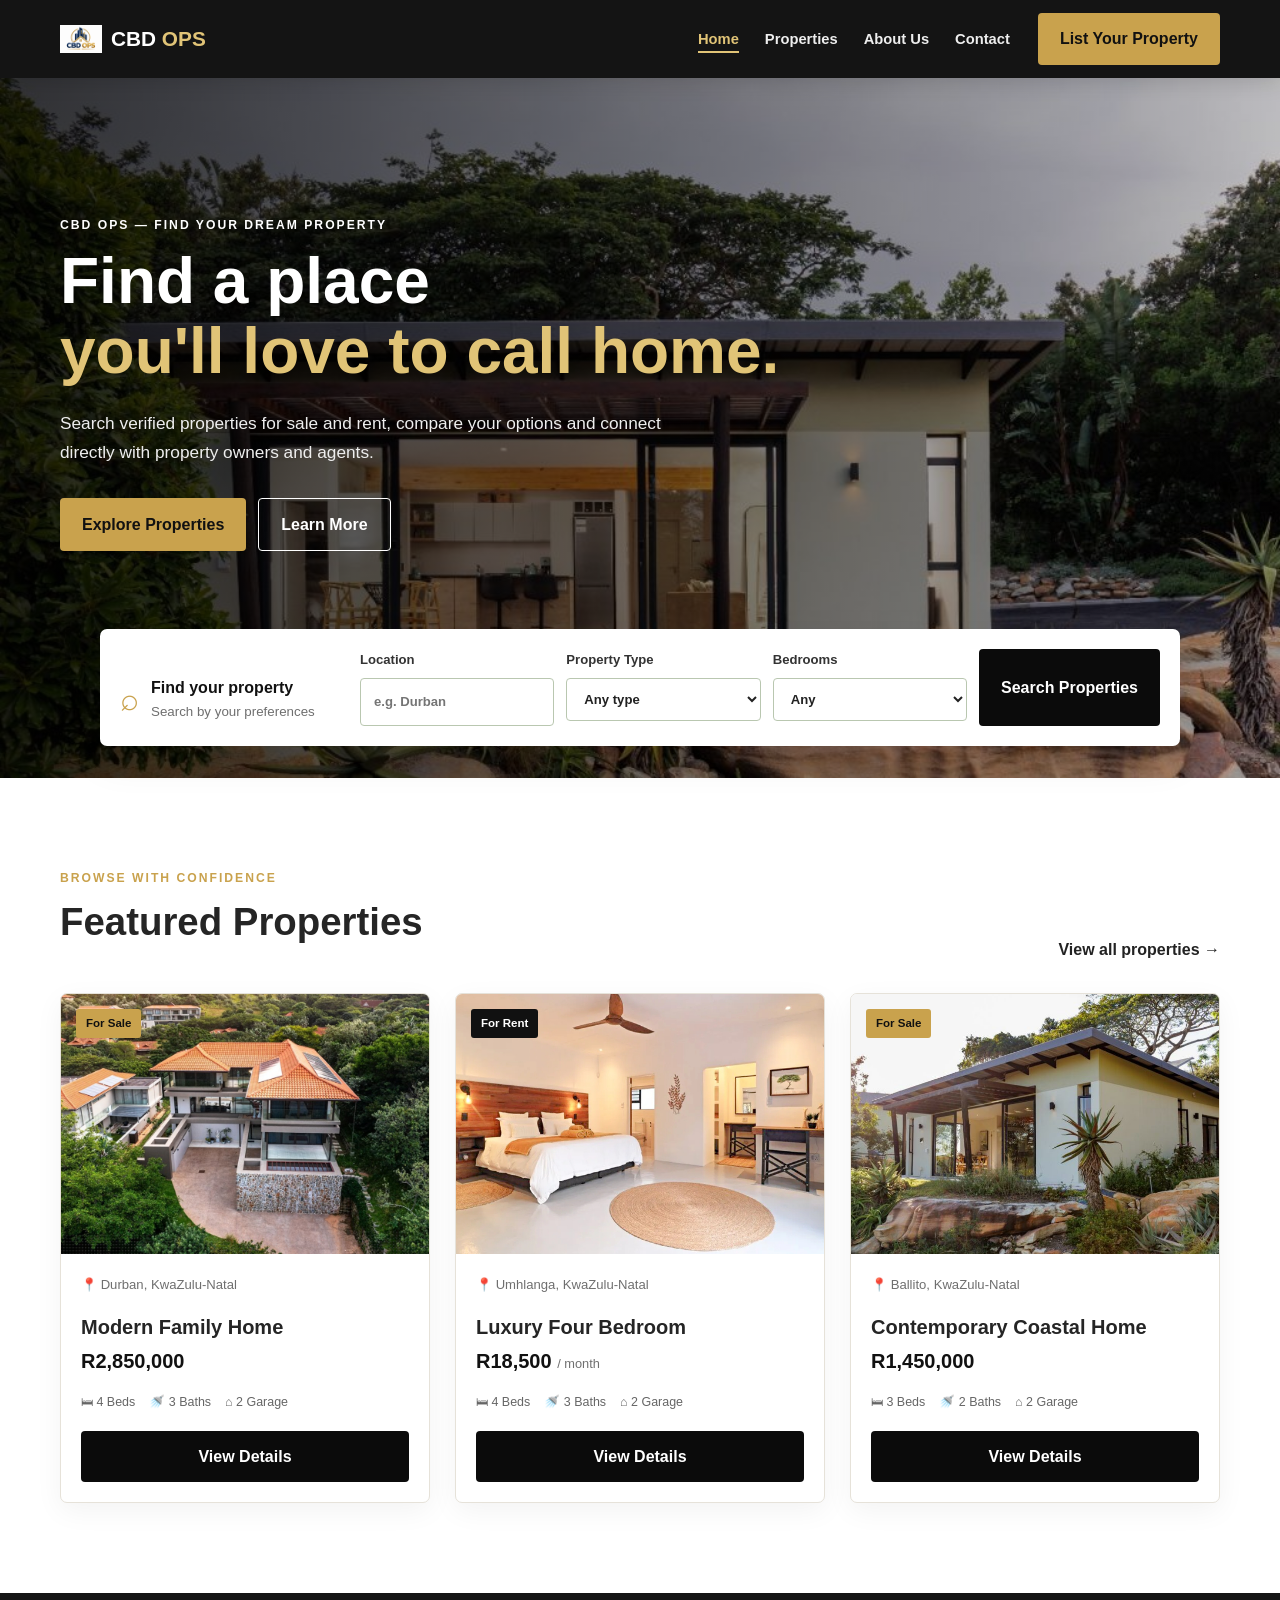
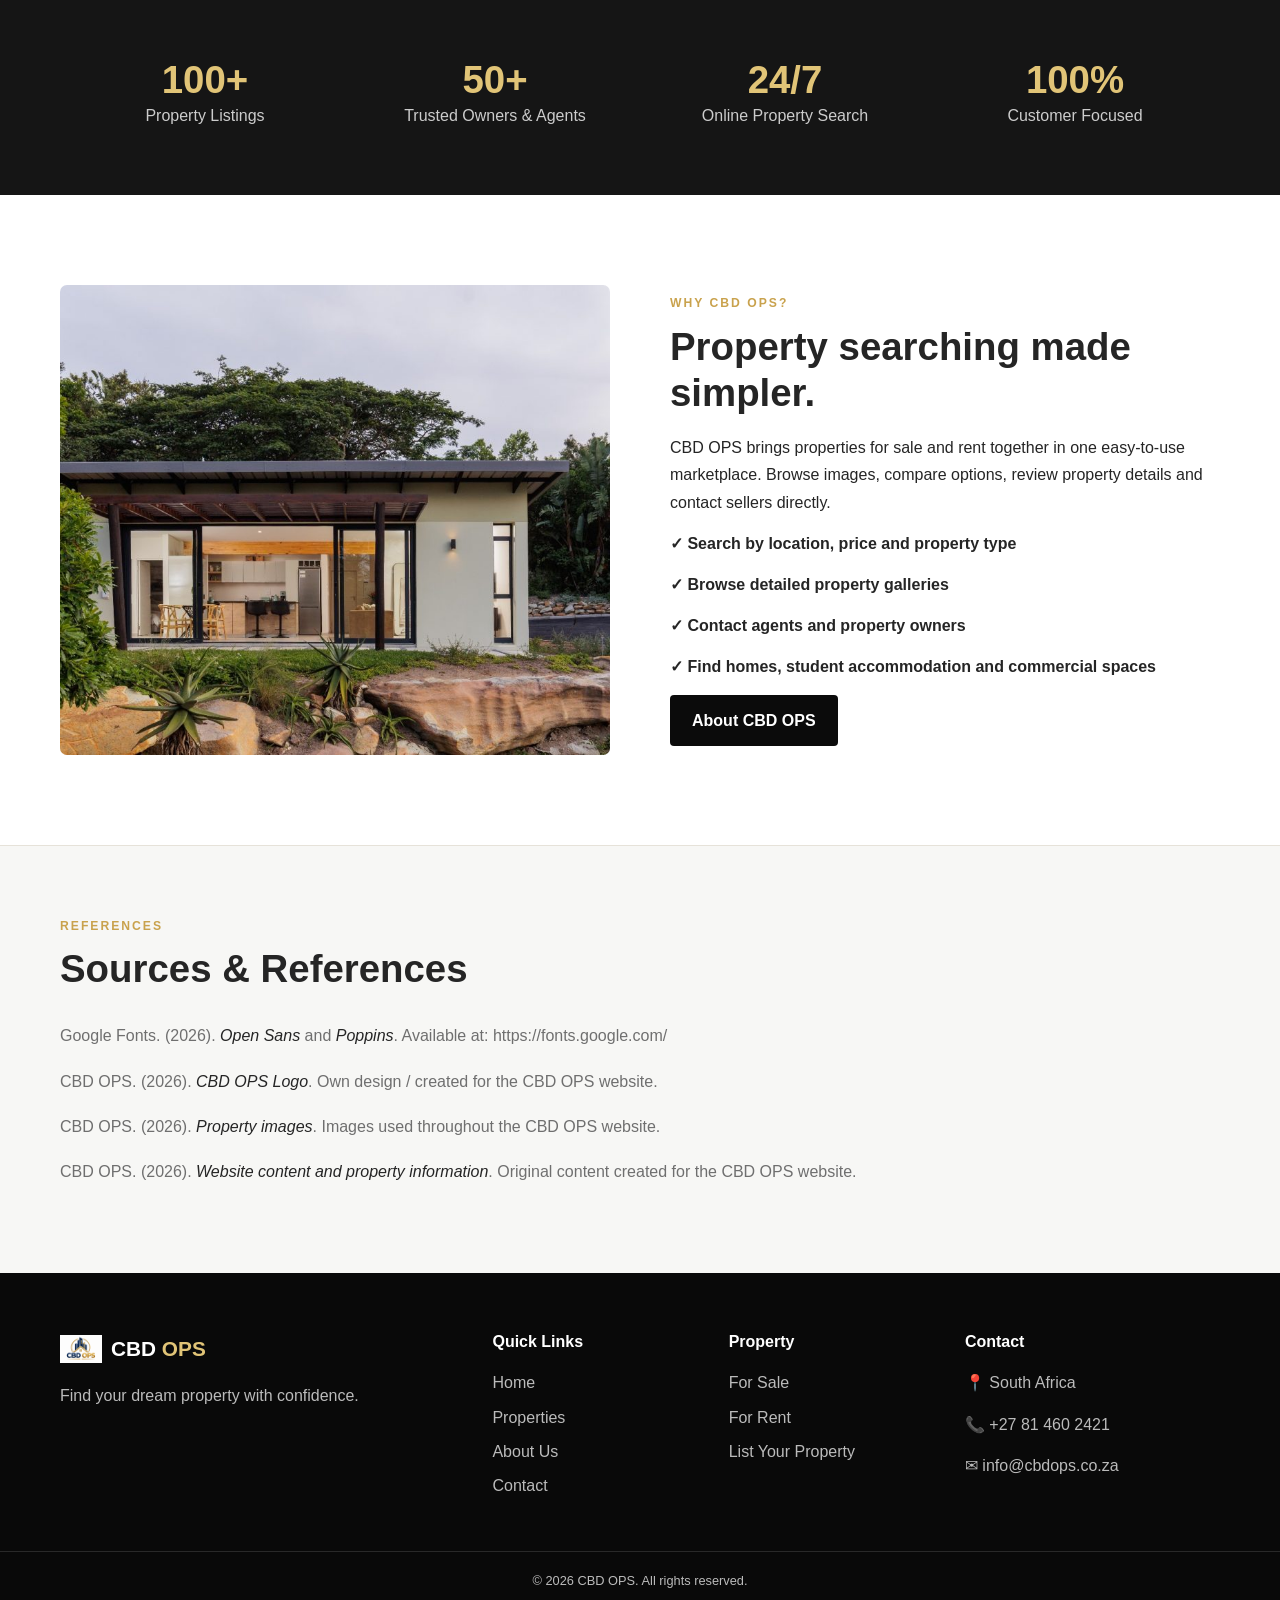
==== commit 4f802c23: "Fix contemporary home image path" ====
--- a/index.html
+++ b/index.html
@@ -403,7 +403,7 @@
                     <div class="property-image">
 
                         <img
-                            src="Images/Backyard 2.jpeg"
+                            src="Images/BACKYARD 2.jpeg"
                             alt="Contemporary coastal home in Ballito">
 
                         <span class="badge">
@@ -503,7 +503,7 @@
                 <img
                     class="rounded-img"
                     src="Images/EXTERIOR.jpg"
-                    alt="CBD OPS featured property">
+                    alt="Featured property showcased by CBD OPS">
 
             </div>
 
--- a/css/style.css
+++ b/css/style.css
@@ -1309,3 +1309,110 @@
     }
 
 }
+
+/* =====================================================
+   PART 3 - FORMS & INTERACTIVE FEEDBACK
+===================================================== */
+
+.form-field {
+    margin-bottom: 18px;
+}
+
+.form-field label {
+    display: block;
+    margin-bottom: 6px;
+}
+
+.required {
+    color: var(--gold);
+    font-weight: 800;
+}
+
+.field-error {
+    display: block;
+    min-height: 18px;
+    margin-top: 5px;
+    color: #b33a3a;
+    font-size: 0.78rem;
+    font-weight: 600;
+}
+
+.input-error {
+    border-color: #b33a3a !important;
+    box-shadow: 0 0 0 3px rgba(179, 58, 58, 0.08) !important;
+}
+
+.input-success {
+    border-color: #277a3f !important;
+}
+
+.form-message {
+    padding: 12px 15px;
+    border-radius: 4px;
+    margin-top: 18px;
+}
+
+.form-message.success {
+    background: #edf8ef;
+    color: #277a3f;
+    border: 1px solid #b9d9c0;
+}
+
+.form-message.error {
+    background: #fff0f0;
+    color: #b33a3a;
+    border: 1px solid #e0b5b5;
+}
+
+.form-note {
+    color: var(--muted);
+    font-size: 0.82rem;
+    margin-top: 8px;
+}
+
+.no-results {
+    padding: 35px 20px;
+    text-align: center;
+    background: var(--off);
+    border: 1px solid var(--border);
+    border-radius: 6px;
+    margin-top: 20px;
+}
+
+.no-results h3 {
+    margin-bottom: 8px;
+}
+
+.no-results p {
+    color: var(--muted);
+}
+
+.form-actions {
+    display: flex;
+    gap: 12px;
+    margin-top: 20px;
+}
+
+.form-actions .btn {
+    flex: 1;
+}
+
+.property-enquiry-link {
+    margin-top: 25px;
+}
+
+.property-enquiry-link .btn {
+    display: inline-block;
+}
+
+@media (max-width: 600px) {
+
+    .form-actions {
+        flex-direction: column;
+    }
+
+    .form-actions .btn {
+        width: 100%;
+    }
+
+}
